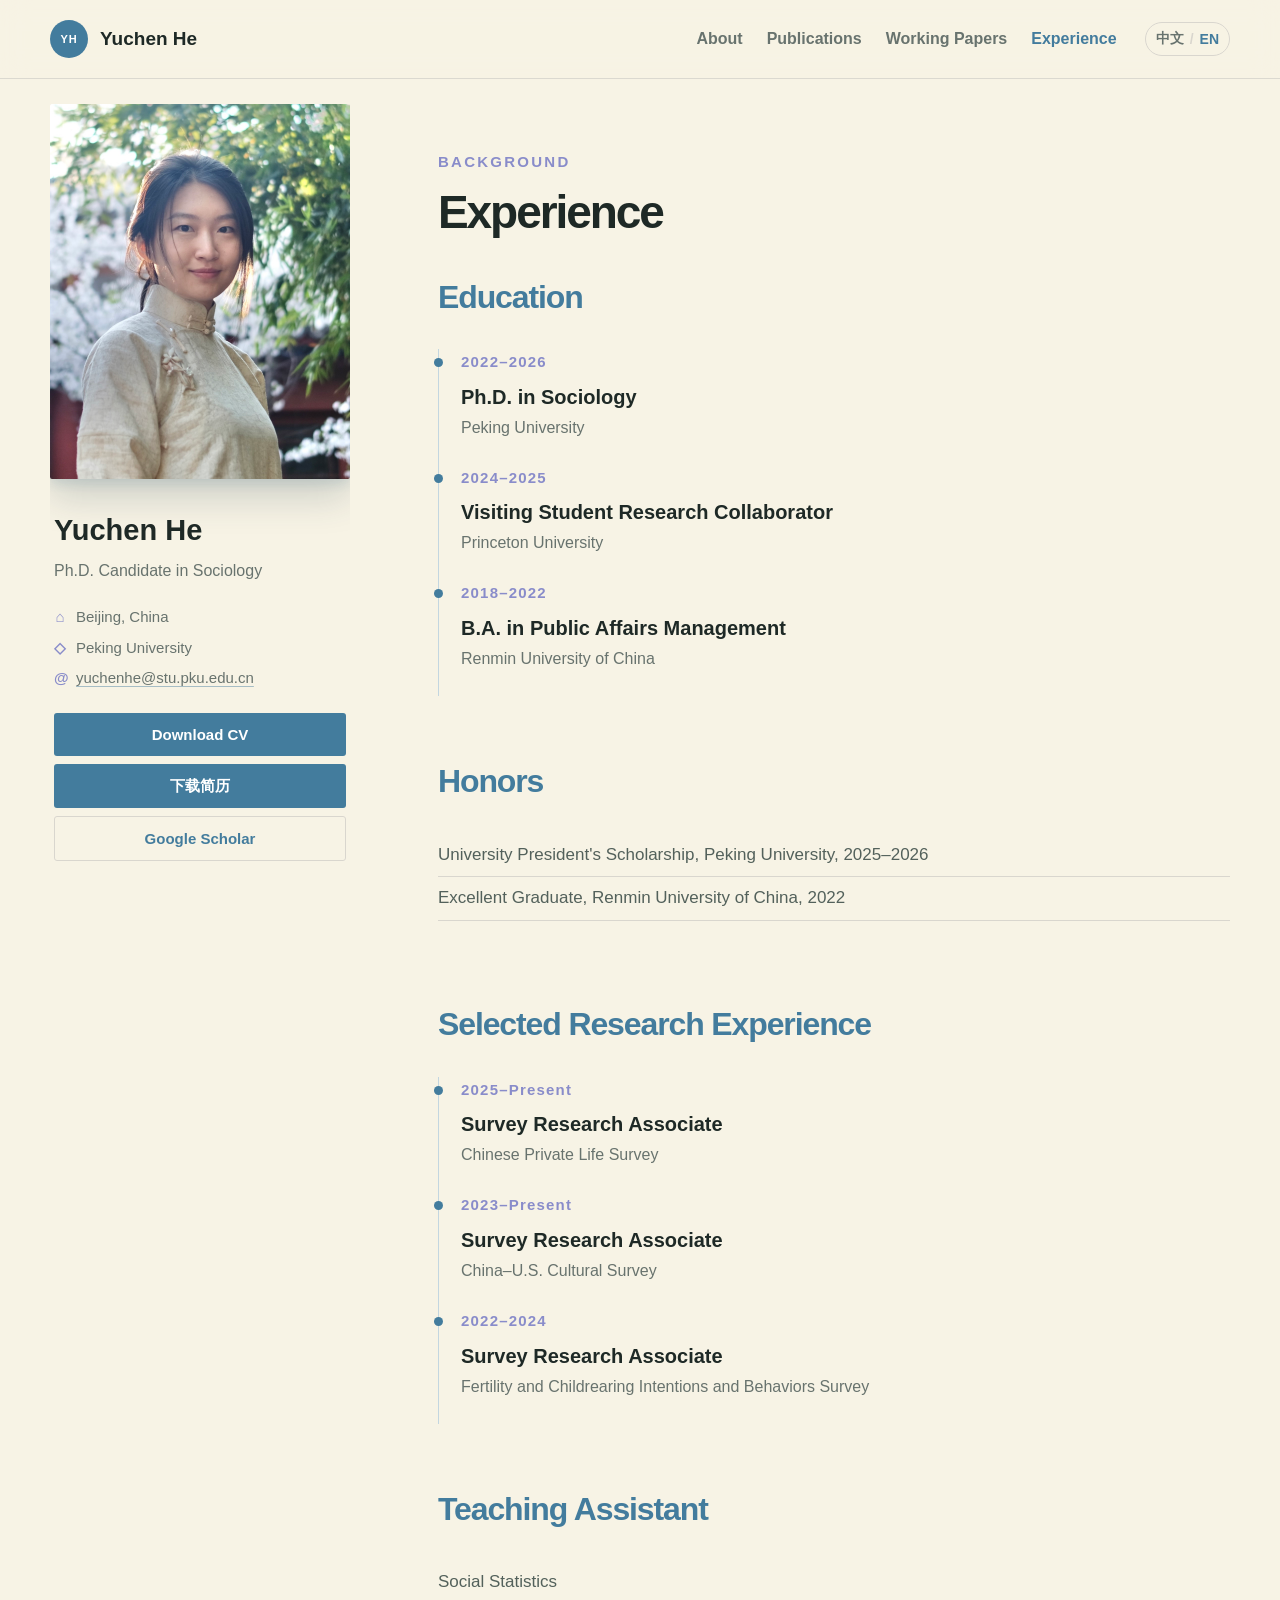
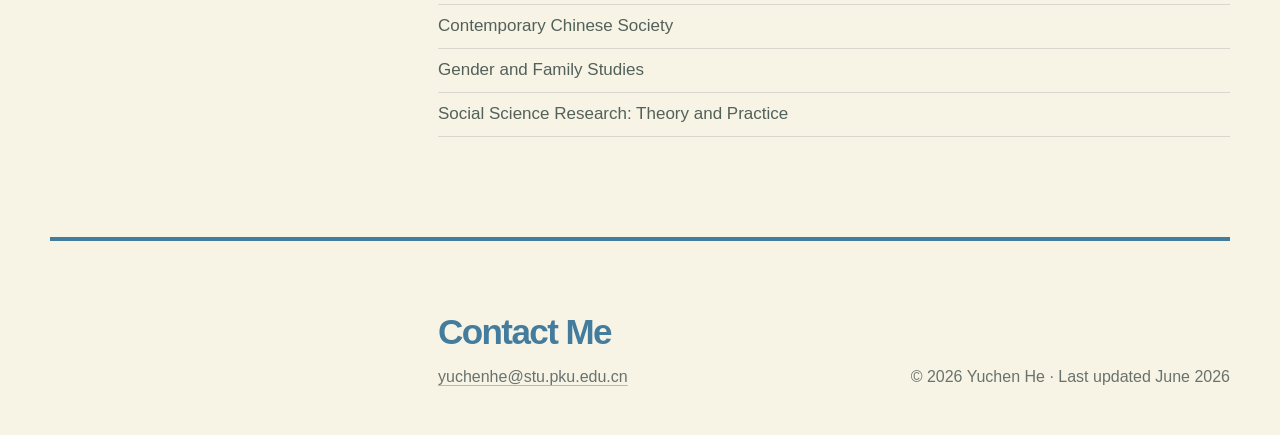
==== experience.html @ d3c51ea2 "Update survey research role" ====
<!doctype html>
<html lang="en">
  <head>
    <meta charset="UTF-8" /><meta name="viewport" content="width=device-width, initial-scale=1.0" />
    <title>Experience | Yuchen He</title>
    <link rel="icon" href="assets/favicon.svg" type="image/svg+xml" /><link rel="preconnect" href="https://fonts.googleapis.com" /><link rel="preconnect" href="https://fonts.gstatic.com" crossorigin />
    <link href="https://fonts.googleapis.com/css2?family=DM+Sans:wght@400;500;600;700&family=Libre+Baskerville:wght@400;700&family=Noto+Serif+SC:wght@500;600;700&display=swap" rel="stylesheet" />
    <link rel="stylesheet" href="styles.css" /><script src="script.js" defer></script>
  </head>
  <body data-language="en" data-page="experience">
    <header class="site-header"></header>
    <main class="page-shell">
      <aside class="profile-card"></aside>
      <article class="page-content">
        <section class="page-section">
          <p class="section-kicker"><span class="lang lang-en">Background</span><span class="lang lang-zh">学术经历</span></p>
          <h1><span class="lang lang-en">Experience</span><span class="lang lang-zh">学术经历</span></h1>
          <div class="experience-stack">
            <section><h2><span class="lang lang-en">Education</span><span class="lang lang-zh">教育经历</span></h2><div class="timeline">
              <article><p class="timeline-date">2022–2026</p><h3><span class="lang lang-en">Ph.D. in Sociology</span><span class="lang lang-zh">社会学博士</span></h3><p><span class="lang lang-en">Peking University</span><span class="lang lang-zh">北京大学</span></p></article>
              <article><p class="timeline-date">2024–2025</p><h3><span class="lang lang-en">Visiting Student Research Collaborator</span><span class="lang lang-zh">访问学生研究合作者</span></h3><p><span class="lang lang-en">Princeton University</span><span class="lang lang-zh">普林斯顿大学</span></p></article>
              <article><p class="timeline-date">2018–2022</p><h3><span class="lang lang-en">B.A. in Public Affairs Management</span><span class="lang lang-zh">公共事业管理学士（人口学方向）</span></h3><p><span class="lang lang-en">Renmin University of China</span><span class="lang lang-zh">中国人民大学</span></p></article>
            </div></section>
            <section><h2><span class="lang lang-en">Honors</span><span class="lang lang-zh">荣誉</span></h2><ul class="simple-list">
              <li><span class="lang lang-en">University President's Scholarship, Peking University, 2025–2026</span><span class="lang lang-zh">北京大学校长奖学金，2025–2026</span></li>
              <li><span class="lang lang-en">Excellent Graduate, Renmin University of China, 2022</span><span class="lang lang-zh">中国人民大学优秀毕业生，2022</span></li>
            </ul></section>
            <section><h2><span class="lang lang-en">Selected Research Experience</span><span class="lang lang-zh">部分科研经历</span></h2><div class="timeline">
              <article><p class="timeline-date">2025–<span class="lang lang-en">Present</span><span class="lang lang-zh">今</span></p><h3><span class="lang lang-en">Survey Research Associate</span><span class="lang lang-zh">调查研究助理</span></h3><p><span class="lang lang-en">Chinese Private Life Survey</span><span class="lang lang-zh">中国人私生活质量调查</span></p></article>
              <article><p class="timeline-date">2023–<span class="lang lang-en">Present</span><span class="lang lang-zh">今</span></p><h3><span class="lang lang-en">Survey Research Associate</span><span class="lang lang-zh">调查研究助理</span></h3><p><span class="lang lang-en">China–U.S. Cultural Survey</span><span class="lang lang-zh">中美文化调查</span></p></article>
              <article><p class="timeline-date">2022–2024</p><h3><span class="lang lang-en">Survey Research Associate</span><span class="lang lang-zh">调查研究助理</span></h3><p><span class="lang lang-en">Fertility and Childrearing Intentions and Behaviors Survey</span><span class="lang lang-zh">中国生育意愿与行为调查</span></p></article>
            </div></section>
            <section><h2><span class="lang lang-en">Teaching Assistant</span><span class="lang lang-zh">助教经历</span></h2><ul class="simple-list">
              <li><span class="lang lang-en">Social Statistics</span><span class="lang lang-zh">社会统计学</span></li><li><span class="lang lang-en">Contemporary Chinese Society</span><span class="lang lang-zh">当代中国社会</span></li><li><span class="lang lang-en">Gender and Family Studies</span><span class="lang lang-zh">性别与家庭研究</span></li><li><span class="lang lang-en">Social Science Research: Theory and Practice</span><span class="lang lang-zh">社会科学研究：理论与实践</span></li>
            </ul></section>
          </div>
        </section>
      </article>
    </main>
    <footer></footer>
  </body>
</html>
---- styles.css ----
:root {
  --ink: #1e2926;
  --muted: #68736e;
  --paper: #f7f3e5;
  --cream: #f0ece3;
  --line: #d9d6ce;
  --forest: #437c9d;
  --forest-light: #e2edf3;
  --gold: #898cca;
  --sans: "Helvetica Neue", Helvetica, Arial, sans-serif;
  --serif: Garamond, "EB Garamond", "Adobe Garamond Pro", Georgia, serif;
}

* {
  box-sizing: border-box;
}

html {
  scroll-behavior: smooth;
}

body {
  margin: 0;
  color: var(--ink);
  background: var(--paper);
  font-family: var(--sans);
  font-size: 18px;
  line-height: 1.7;
}

.lang-zh {
  font-family: SimHei, "黑体", "Microsoft YaHei", sans-serif;
}

.lead-copy .lang-zh,
.highlight-card > .lang-zh {
  font-family: SimSun, "宋体", serif;
}

a {
  color: inherit;
  text-decoration-color: rgba(67, 124, 157, 0.45);
  text-underline-offset: 0.2em;
}

a:hover {
  color: var(--forest);
  text-decoration-color: var(--forest);
}

.lang-zh,
body[data-language="zh"] .lang-en {
  display: none;
}

body[data-language="zh"] .lang-zh {
  display: revert;
}

.site-header {
  position: sticky;
  top: 0;
  z-index: 10;
  border-bottom: 1px solid rgba(217, 214, 206, 0.9);
  background: rgba(247, 243, 229, 0.93);
  backdrop-filter: blur(14px);
}

.nav-shell,
.page-shell,
.intro-shell,
.content-section,
footer {
  width: min(1180px, calc(100% - 48px));
  margin-inline: auto;
}

.nav-shell {
  display: flex;
  min-height: 78px;
  align-items: center;
  justify-content: space-between;
  gap: 32px;
}

.site-mark,
.nav-right,
.nav-links,
.language-toggle {
  display: flex;
  align-items: center;
}

.site-mark {
  gap: 12px;
  color: var(--ink);
  text-decoration: none;
}

.mark-monogram {
  display: grid;
  width: 38px;
  height: 38px;
  place-items: center;
  border-radius: 50%;
  background: var(--forest);
  color: #fff;
  font-size: 11px;
  font-weight: 700;
  letter-spacing: 0.08em;
}

.mark-name {
  font-family: var(--sans);
  font-size: 19px;
  font-weight: 700;
}

.nav-right {
  gap: 28px;
}

.nav-links {
  gap: 24px;
}

.nav-links a {
  color: var(--muted);
  font-size: 16px;
  font-weight: 600;
  text-decoration: none;
}

.nav-links a:hover,
.nav-links a.active {
  color: var(--forest);
}

.language-toggle {
  gap: 6px;
  padding: 7px 10px;
  border: 1px solid var(--line);
  border-radius: 20px;
  background: transparent;
  color: var(--muted);
  cursor: pointer;
  font-family: var(--sans);
  font-size: 14px;
  font-weight: 700;
}

.language-toggle:hover {
  border-color: var(--forest);
}

body[data-language="en"] [data-toggle-lang="en"],
body[data-language="zh"] [data-toggle-lang="zh"] {
  color: var(--forest);
}

.toggle-divider {
  color: var(--line);
}

.intro-shell {
  display: block;
  padding-left: 388px;
  padding-block: 72px 86px;
}

.page-shell {
  min-height: calc(100vh - 78px);
  padding: 70px 0 82px 388px;
}

.page-content {
  width: 100%;
}

.page-section + .page-section {
  margin-top: 82px;
  padding-top: 72px;
  border-top: 1px solid var(--line);
}

.profile-card {
  position: fixed;
  top: 104px;
  left: max(24px, calc((100vw - 1180px) / 2));
  width: 300px;
  max-height: calc(100vh - 128px);
  overflow-y: auto;
  padding-bottom: 4px;
}

.profile-photo {
  display: block;
  width: 100%;
  aspect-ratio: 4 / 5;
  height: auto;
  border-radius: 2px;
  object-fit: cover;
  object-position: 50% 46%;
  box-shadow: 0 18px 38px rgba(42, 66, 79, 0.2), 0 5px 12px rgba(67, 124, 157, 0.16);
}

.profile-details {
  padding: 24px 4px 0;
}

.eyebrow,
.section-kicker,
.status {
  margin: 0;
  color: var(--gold);
  font-size: 15px;
  font-weight: 700;
  letter-spacing: 0.15em;
  text-transform: uppercase;
}

h1,
h2,
h3,
h4,
p {
  margin-top: 0;
}

h1 {
  margin: 10px 0 30px;
  font-family: var(--sans);
  font-size: 46px;
  letter-spacing: -0.045em;
  line-height: 1.2;
}

.about-section h1 {
  color: var(--forest);
}

.profile-details h2 {
  margin: 3px 0 2px;
  font-family: var(--sans);
  font-size: 29px;
}

.profile-role {
  color: var(--muted);
  font-size: 16px;
}

.profile-meta,
.simple-list {
  padding: 0;
  list-style: none;
}

.profile-meta {
  margin: 20px 0;
}

.profile-meta li {
  display: flex;
  align-items: baseline;
  gap: 10px;
  margin: 5px 0;
  color: var(--muted);
  font-size: 15px;
}

.profile-meta a {
  overflow-wrap: anywhere;
}

.meta-icon {
  width: 12px;
  color: var(--gold);
  font-weight: 700;
  text-align: center;
}

.profile-actions {
  display: grid;
  gap: 8px;
  margin-top: 22px;
}

.button {
  display: block;
  padding: 9px 14px;
  border-radius: 3px;
  font-size: 15px;
  font-weight: 700;
  text-align: center;
  text-decoration: none;
}

.button-primary {
  background: var(--forest);
  color: #fff;
}

.button-primary:hover {
  background: #315f7a;
  color: #fff;
}

.button-secondary {
  border: 1px solid var(--line);
  color: var(--forest);
}

.button-secondary:hover {
  border-color: var(--forest);
}

.intro-copy {
  padding-top: 18px;
}

.hero-body {
  max-width: 730px;
  color: #485651;
  font-size: 17px;
}

.lead-copy {
  max-width: 760px;
  color: #485651;
  font-family: var(--serif);
  font-size: 20px;
  line-height: 1.85;
}

.research-tags {
  display: flex;
  flex-wrap: wrap;
  gap: 8px;
  max-width: 780px;
  margin-top: 30px;
}

.research-tags > span {
  padding: 5px 11px;
  border: 1px solid #cbdce7;
  border-radius: 18px;
  background: rgba(226, 237, 243, 0.7);
  color: var(--forest);
  font-size: 15px;
  font-weight: 600;
}

.content-section {
  padding-block: 84px;
  padding-left: 388px;
  border-top: 1px solid var(--line);
  scroll-margin-top: 72px;
}

.section-heading {
  margin-bottom: 34px;
}

.section-heading h1 {
  margin-bottom: 0;
}

.section-heading h2,
.compact-grid h2,
footer h2 {
  margin: 7px 0 0;
  font-family: var(--sans);
  font-size: 35px;
  letter-spacing: -0.045em;
  line-height: 1.24;
}

.split-heading {
  display: flex;
  align-items: end;
  justify-content: space-between;
  gap: 24px;
}

.text-link,
.paper-link {
  color: var(--forest);
  font-size: 15px;
  font-weight: 700;
  text-decoration: none;
}

.highlight-grid,
.working-grid,
.compact-grid {
  display: grid;
  gap: 14px;
}

.highlight-grid {
  grid-template-columns: repeat(3, 1fr);
}

.highlight-card {
  min-height: 224px;
  padding: 24px;
  border-left: 3px solid var(--forest);
  background: rgba(255, 255, 255, 0.62);
}

.card-number {
  margin-bottom: 16px;
  color: var(--gold);
  font-family: var(--sans);
  font-size: 17px;
}

.highlight-card h3 {
  margin: 16px 0 13px;
  color: var(--forest);
  font-family: var(--sans);
  font-size: 23px;
}

.highlight-card p:last-child {
  margin-bottom: 0;
  color: #596660;
  font-family: var(--serif);
  font-size: 16px;
}

.publication-list {
  margin: 0;
  padding: 0;
  border-top: 1px solid var(--line);
  list-style: none;
}

.publication-item {
  display: grid;
  grid-template-columns: 68px minmax(0, 1fr);
  gap: 20px;
  padding: 25px 0;
  border-bottom: 1px solid var(--line);
}

.publication-year,
.timeline-date {
  margin-bottom: 0;
  color: var(--gold);
  font-size: 15px;
  font-weight: 700;
  letter-spacing: 0.08em;
}

.publication-item h3 {
  margin-bottom: 7px;
  font-family: var(--sans);
  font-size: 21px;
  line-height: 1.55;
}

.publication-item h3 a {
  text-decoration-thickness: 1px;
}

.publication-item p:not(.publication-year) {
  margin-bottom: 4px;
  color: var(--muted);
  font-size: 16px;
}

.muted-section {
  width: 100%;
  padding-right: max(24px, calc((100% - 1180px) / 2));
  padding-left: max(412px, calc((100% - 1180px) / 2 + 388px));
  background: var(--cream);
}

.working-grid {
  grid-template-columns: 1fr;
}

.working-grid article {
  padding: 24px;
  border-left: 3px solid var(--forest);
  background: rgba(255, 255, 255, 0.62);
}

.working-grid h3 {
  margin: 16px 0 13px;
  font-family: var(--sans);
  font-size: 22px;
  line-height: 1.55;
}

.working-grid p:last-child {
  margin-bottom: 0;
  color: var(--muted);
  font-size: 16px;
}

.timeline-grid {
  display: grid;
  grid-template-columns: repeat(2, 1fr);
  gap: 70px;
}

.education-grid {
  grid-template-columns: minmax(0, 620px);
}

.subsection-title {
  margin-bottom: 20px;
  color: var(--forest);
  font-family: var(--sans);
  font-size: 21px;
}

.timeline {
  border-left: 1px solid #c3d6e0;
}

.timeline article {
  position: relative;
  padding: 0 0 24px 22px;
}

.timeline article::before {
  position: absolute;
  top: 9px;
  left: -5px;
  width: 9px;
  height: 9px;
  border-radius: 50%;
  background: var(--forest);
  content: "";
}

.timeline h3,
.timeline h4 {
  margin: 5px 0 0;
  font-family: var(--sans);
  font-size: 20px;
}

.timeline p:last-child {
  margin-bottom: 0;
  color: var(--muted);
  font-size: 16px;
}

.compact-section {
  padding-block: 68px;
}

.compact-grid {
  display: grid;
  gap: 54px;
}

.compact-grid h2 {
  font-size: 27px;
}

.simple-list {
  margin-top: 22px;
}

.simple-list li {
  padding: 7px 0;
  border-bottom: 1px solid var(--line);
  color: #53615b;
  font-size: 17px;
}

.experience-stack {
  display: grid;
  gap: 58px;
}

.experience-stack h2,
.research-highlight h2 {
  margin: 0 0 25px;
  color: var(--forest);
  font-family: var(--sans);
  font-size: 32px;
  letter-spacing: -0.035em;
}

.compact-timeline {
  margin-top: 22px;
}

footer {
  display: flex;
  align-items: end;
  justify-content: space-between;
  gap: 40px;
  padding-left: 388px;
  padding-block: 62px 45px;
  border-top: 4px solid var(--forest);
}

footer h2 {
  color: var(--forest);
}

footer p {
  margin: 10px 0 0;
  color: var(--muted);
  font-size: 16px;
}

.copyright {
  text-align: right;
}

@media (max-width: 900px) {
  .nav-shell {
    gap: 18px;
  }

  .nav-right,
  .nav-links {
    gap: 14px;
  }

  .nav-links a {
    font-size: 14px;
  }

  .intro-shell,
  .page-shell {
    padding-left: 276px;
    padding-block: 52px 68px;
  }

  .profile-card {
    width: 230px;
  }

  .profile-photo {
    height: auto;
  }

  .highlight-grid,
  .working-grid {
    grid-template-columns: 1fr;
  }

  .highlight-card {
    min-height: unset;
  }

  .card-number {
    margin-bottom: 12px;
  }

  .content-section {
    padding-left: 276px;
  }

  .muted-section {
    padding-right: 24px;
    padding-left: 300px;
  }

  footer {
    padding-left: 276px;
  }
}

@media (max-width: 680px) {
  .nav-shell,
  .page-shell,
  .intro-shell,
  .content-section,
  footer {
    width: min(100% - 28px, 620px);
  }

  .nav-shell {
    flex-wrap: wrap;
    min-height: 64px;
    padding-block: 10px;
  }

  .nav-right {
    width: 100%;
    justify-content: space-between;
    gap: 10px;
    order: 2;
  }

  .nav-links {
    flex-wrap: wrap;
    gap: 5px 13px;
  }

  .nav-links a {
    font-size: 13px;
  }

  .language-toggle {
    flex: 0 0 auto;
    font-size: 12px;
  }

  .intro-shell,
  .page-shell {
    display: block;
    padding-left: 0;
    padding-block: 24px 50px;
  }

  .profile-card {
    position: static;
    display: block;
    width: 100%;
    max-height: none;
    overflow-y: visible;
    padding-bottom: 0;
  }

  .profile-photo {
    width: min(100%, 260px);
    height: auto;
    object-position: 50% 45%;
  }

  .profile-details {
    padding: 20px 0 0;
  }

  h1 {
    font-size: 34px;
  }

  .profile-role {
    margin-bottom: 8px;
    line-height: 1.4;
  }

  .profile-meta {
    margin: 12px 0;
  }

  .profile-meta li {
    margin: 3px 0;
    font-size: 14px;
  }

  .profile-actions {
    grid-template-columns: repeat(2, minmax(0, 1fr));
    margin-top: 15px;
  }

  .intro-copy {
    padding-top: 46px;
  }

  .hero-body {
    font-size: 15px;
  }

  .lead-copy {
    font-size: 17px;
  }

  .content-section {
    padding-left: 0;
    padding-block: 56px;
  }

  .muted-section {
    width: 100%;
    padding-inline: 14px;
  }

  .section-heading h2,
  footer h2 {
    font-size: 27px;
  }

  .split-heading {
    display: block;
  }

  .split-heading .text-link {
    display: inline-block;
    margin-top: 10px;
  }

  .publication-item {
    grid-template-columns: 1fr;
    gap: 2px;
  }

  .publication-item h3 {
    font-size: 18px;
  }

  .timeline-grid,
  .compact-grid {
    grid-template-columns: 1fr;
    gap: 36px;
  }

  footer {
    display: block;
    padding-left: 0;
    padding-block: 44px 30px;
  }

  .copyright {
    margin-top: 30px;
    text-align: left;
  }
}
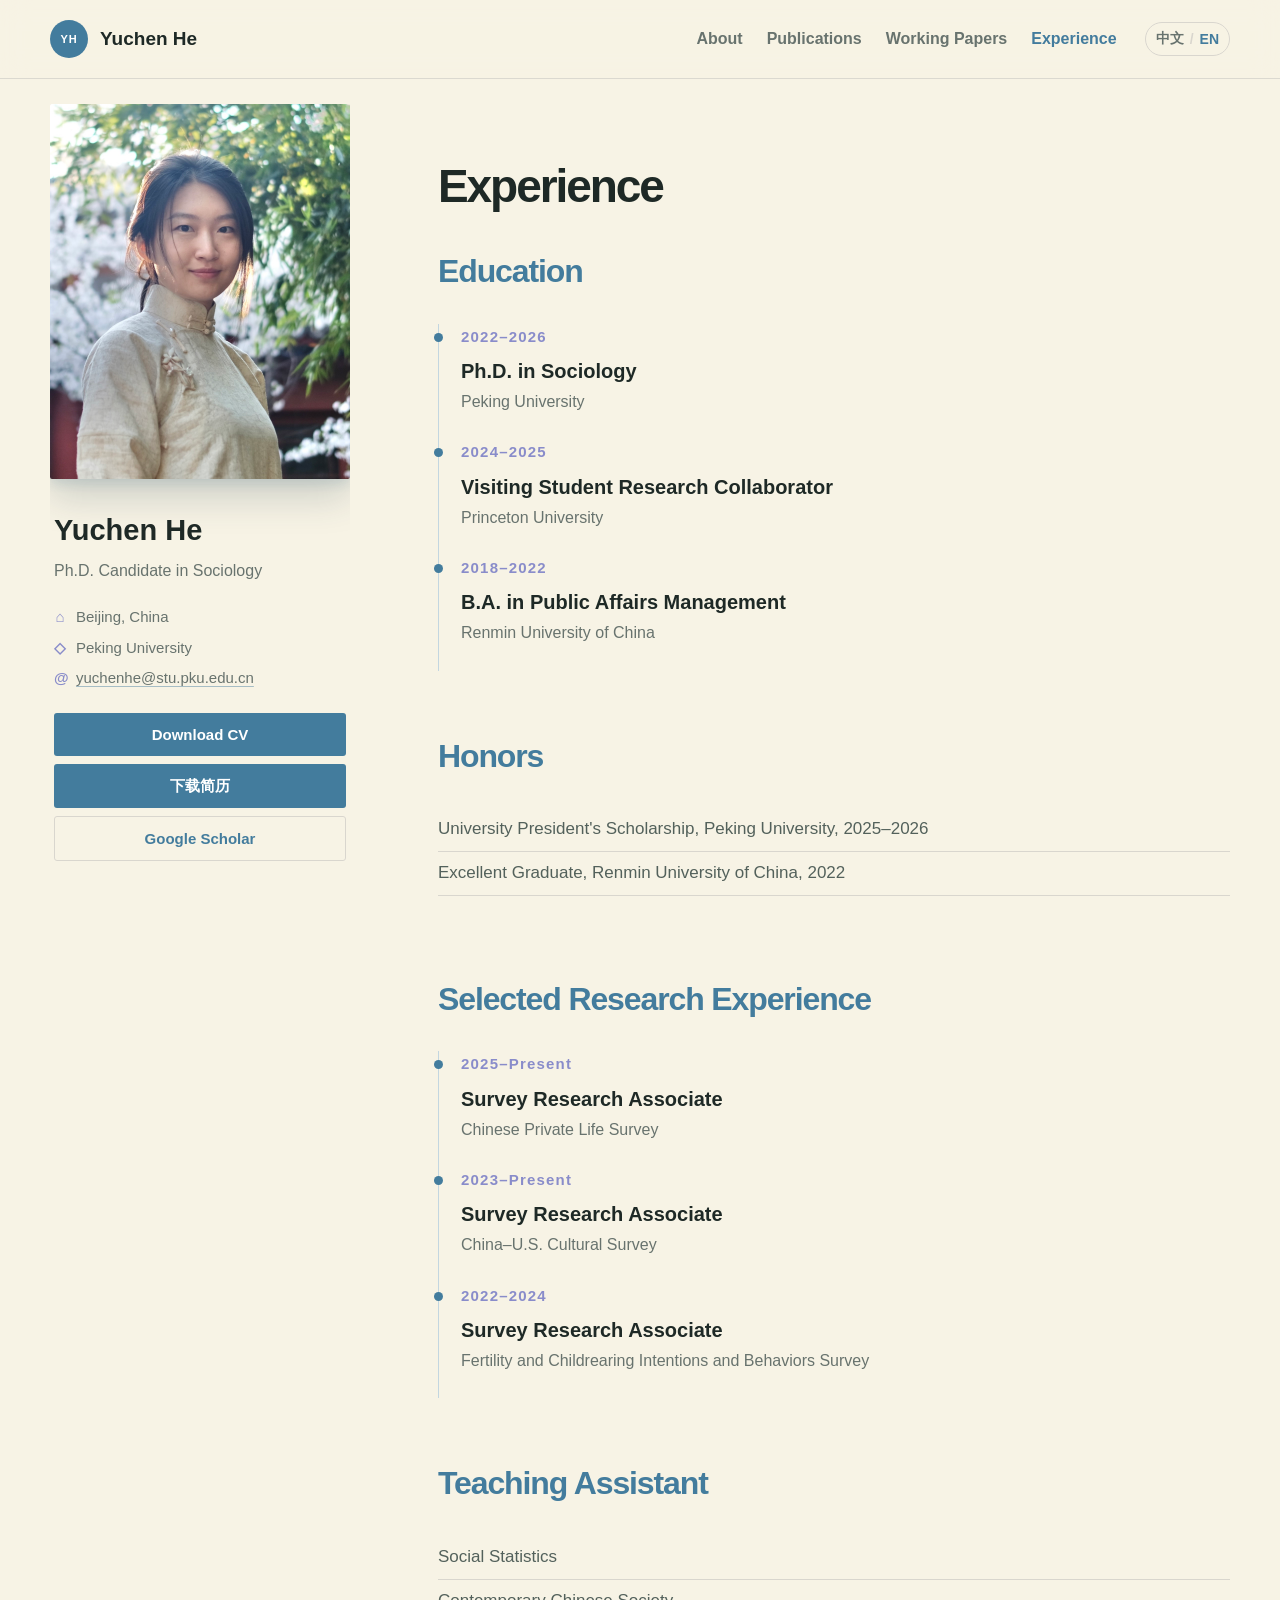
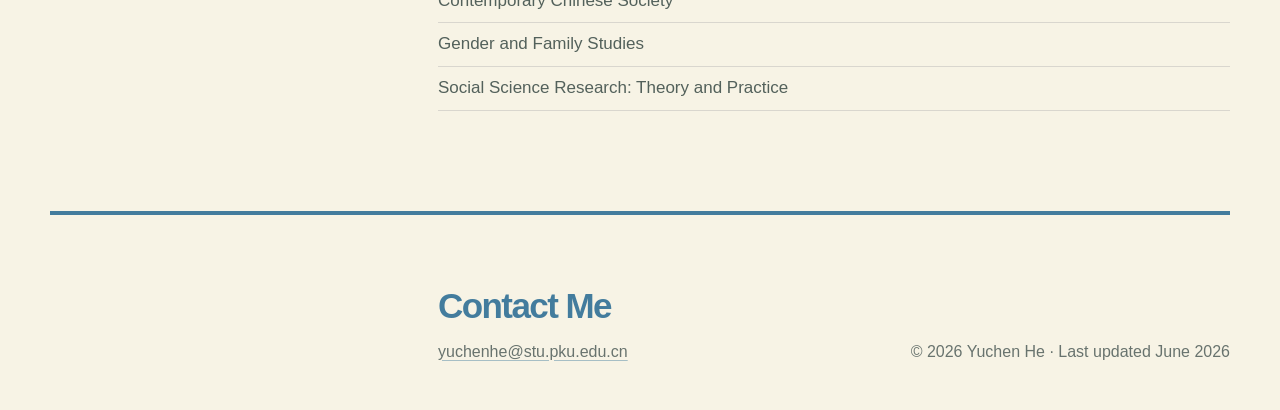
==== commit 21c1d872: "Remove duplicate experience heading" ====
--- a/experience.html
+++ b/experience.html
@@ -13,7 +13,6 @@
       <aside class="profile-card"></aside>
       <article class="page-content">
         <section class="page-section">
-          <p class="section-kicker"><span class="lang lang-en">Background</span><span class="lang lang-zh">学术经历</span></p>
           <h1><span class="lang lang-en">Experience</span><span class="lang lang-zh">学术经历</span></h1>
           <div class="experience-stack">
             <section><h2><span class="lang lang-en">Education</span><span class="lang lang-zh">教育经历</span></h2><div class="timeline">
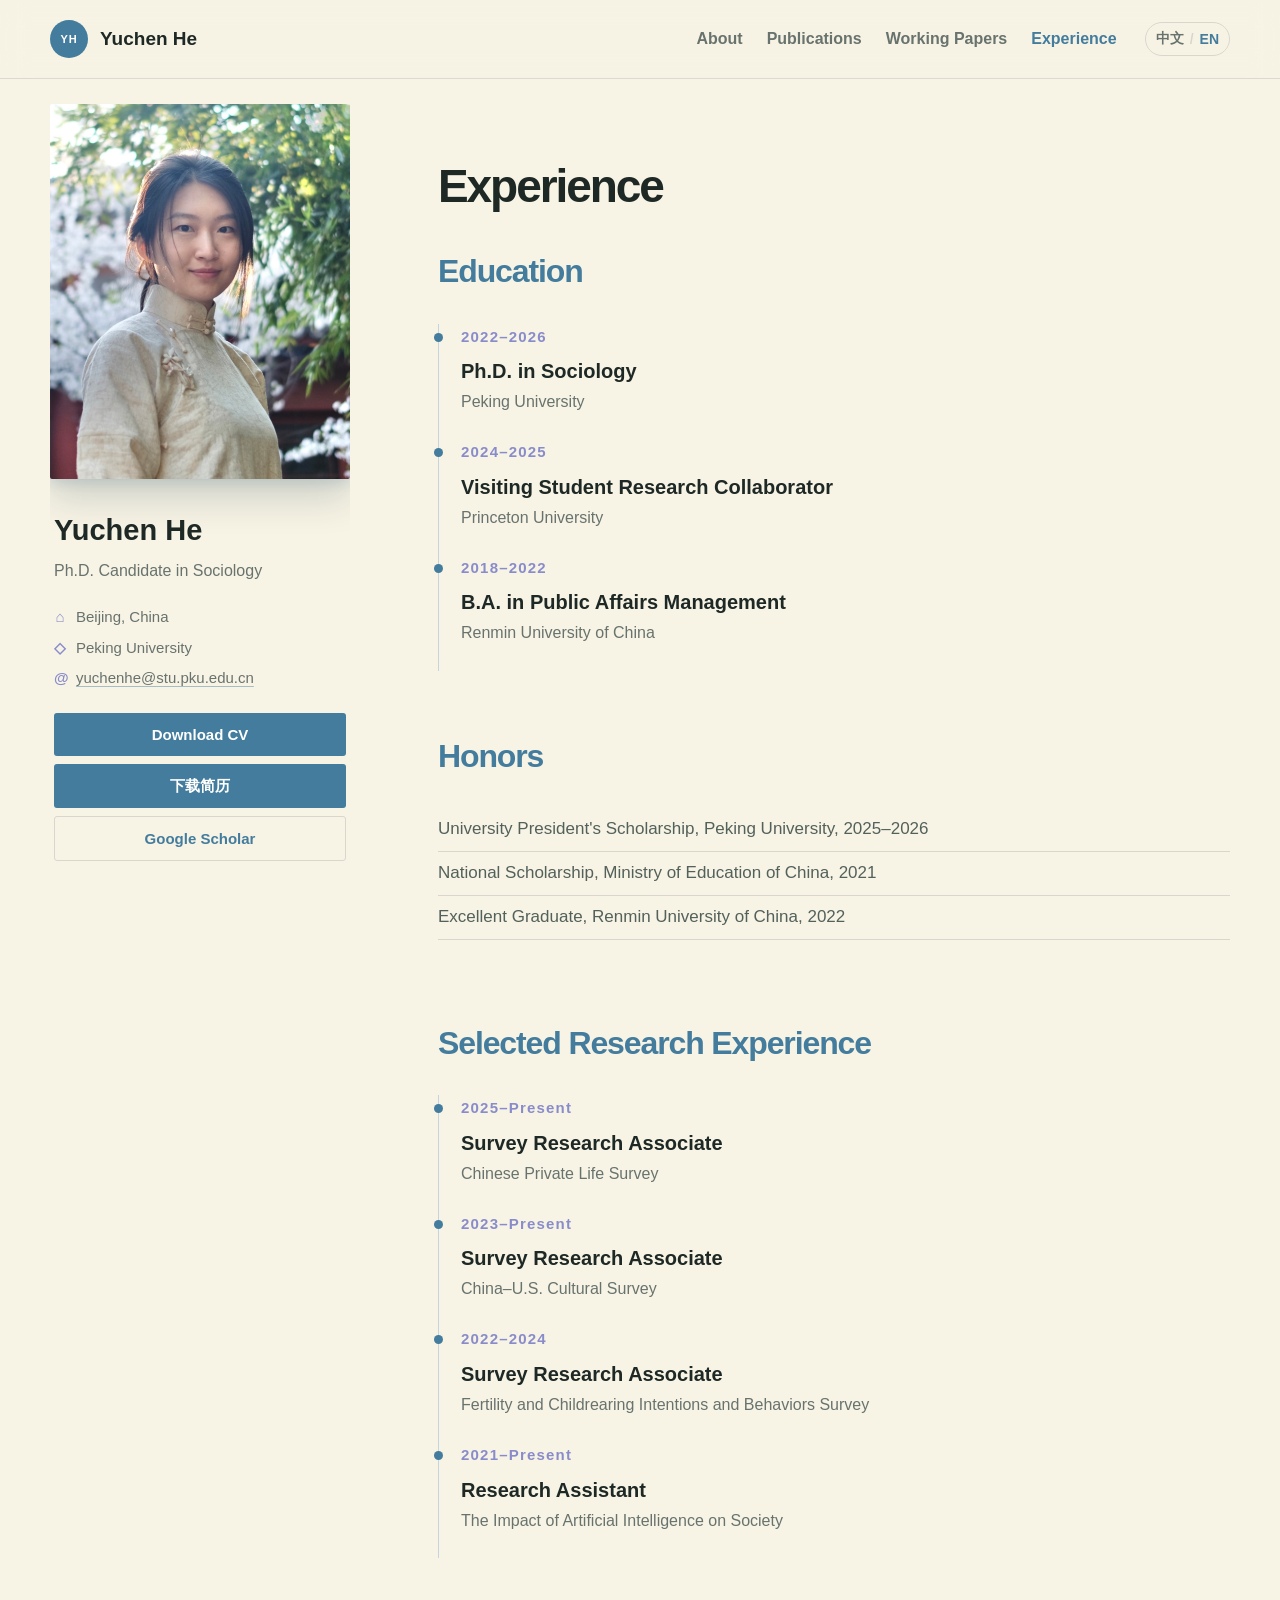
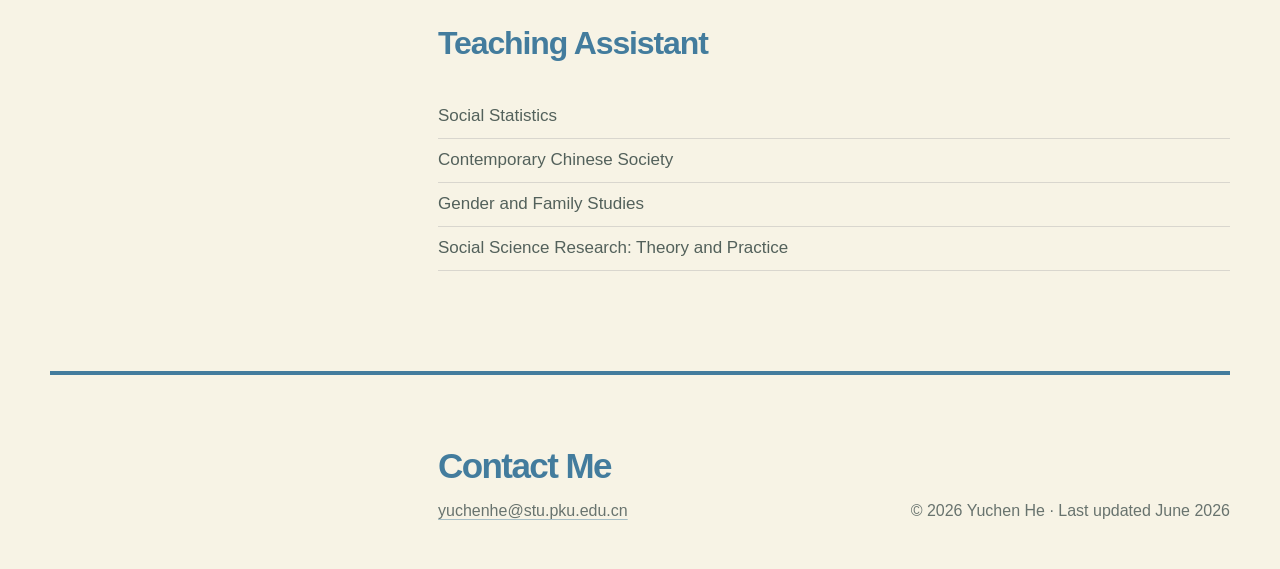
==== commit 671686bc: "Update Chinese bio and academic experience" ====
--- a/experience.html
+++ b/experience.html
@@ -17,17 +17,19 @@
           <div class="experience-stack">
             <section><h2><span class="lang lang-en">Education</span><span class="lang lang-zh">教育经历</span></h2><div class="timeline">
               <article><p class="timeline-date">2022–2026</p><h3><span class="lang lang-en">Ph.D. in Sociology</span><span class="lang lang-zh">社会学博士</span></h3><p><span class="lang lang-en">Peking University</span><span class="lang lang-zh">北京大学</span></p></article>
-              <article><p class="timeline-date">2024–2025</p><h3><span class="lang lang-en">Visiting Student Research Collaborator</span><span class="lang lang-zh">访问学生研究合作者</span></h3><p><span class="lang lang-en">Princeton University</span><span class="lang lang-zh">普林斯顿大学</span></p></article>
+              <article><p class="timeline-date">2024–2025</p><h3><span class="lang lang-en">Visiting Student Research Collaborator</span><span class="lang lang-zh">访问研究合作者</span></h3><p><span class="lang lang-en">Princeton University</span><span class="lang lang-zh">普林斯顿大学</span></p></article>
               <article><p class="timeline-date">2018–2022</p><h3><span class="lang lang-en">B.A. in Public Affairs Management</span><span class="lang lang-zh">公共事业管理学士（人口学方向）</span></h3><p><span class="lang lang-en">Renmin University of China</span><span class="lang lang-zh">中国人民大学</span></p></article>
             </div></section>
             <section><h2><span class="lang lang-en">Honors</span><span class="lang lang-zh">荣誉</span></h2><ul class="simple-list">
               <li><span class="lang lang-en">University President's Scholarship, Peking University, 2025–2026</span><span class="lang lang-zh">北京大学校长奖学金，2025–2026</span></li>
+              <li><span class="lang lang-en">National Scholarship, Ministry of Education of China, 2021</span><span class="lang lang-zh">国家奖学金，2021</span></li>
               <li><span class="lang lang-en">Excellent Graduate, Renmin University of China, 2022</span><span class="lang lang-zh">中国人民大学优秀毕业生，2022</span></li>
             </ul></section>
             <section><h2><span class="lang lang-en">Selected Research Experience</span><span class="lang lang-zh">部分科研经历</span></h2><div class="timeline">
               <article><p class="timeline-date">2025–<span class="lang lang-en">Present</span><span class="lang lang-zh">今</span></p><h3><span class="lang lang-en">Survey Research Associate</span><span class="lang lang-zh">调查研究助理</span></h3><p><span class="lang lang-en">Chinese Private Life Survey</span><span class="lang lang-zh">中国人私生活质量调查</span></p></article>
               <article><p class="timeline-date">2023–<span class="lang lang-en">Present</span><span class="lang lang-zh">今</span></p><h3><span class="lang lang-en">Survey Research Associate</span><span class="lang lang-zh">调查研究助理</span></h3><p><span class="lang lang-en">China–U.S. Cultural Survey</span><span class="lang lang-zh">中美文化调查</span></p></article>
               <article><p class="timeline-date">2022–2024</p><h3><span class="lang lang-en">Survey Research Associate</span><span class="lang lang-zh">调查研究助理</span></h3><p><span class="lang lang-en">Fertility and Childrearing Intentions and Behaviors Survey</span><span class="lang lang-zh">中国生育意愿与行为调查</span></p></article>
+              <article><p class="timeline-date">2021–<span class="lang lang-en">Present</span><span class="lang lang-zh">今</span></p><h3><span class="lang lang-en">Research Assistant</span><span class="lang lang-zh">研究助理</span></h3><p><span class="lang lang-en">The Impact of Artificial Intelligence on Society</span><span class="lang lang-zh">人工智能对社会的影响</span></p></article>
             </div></section>
             <section><h2><span class="lang lang-en">Teaching Assistant</span><span class="lang lang-zh">助教经历</span></h2><ul class="simple-list">
               <li><span class="lang lang-en">Social Statistics</span><span class="lang lang-zh">社会统计学</span></li><li><span class="lang lang-en">Contemporary Chinese Society</span><span class="lang lang-zh">当代中国社会</span></li><li><span class="lang lang-en">Gender and Family Studies</span><span class="lang lang-zh">性别与家庭研究</span></li><li><span class="lang lang-en">Social Science Research: Theory and Practice</span><span class="lang lang-zh">社会科学研究：理论与实践</span></li>
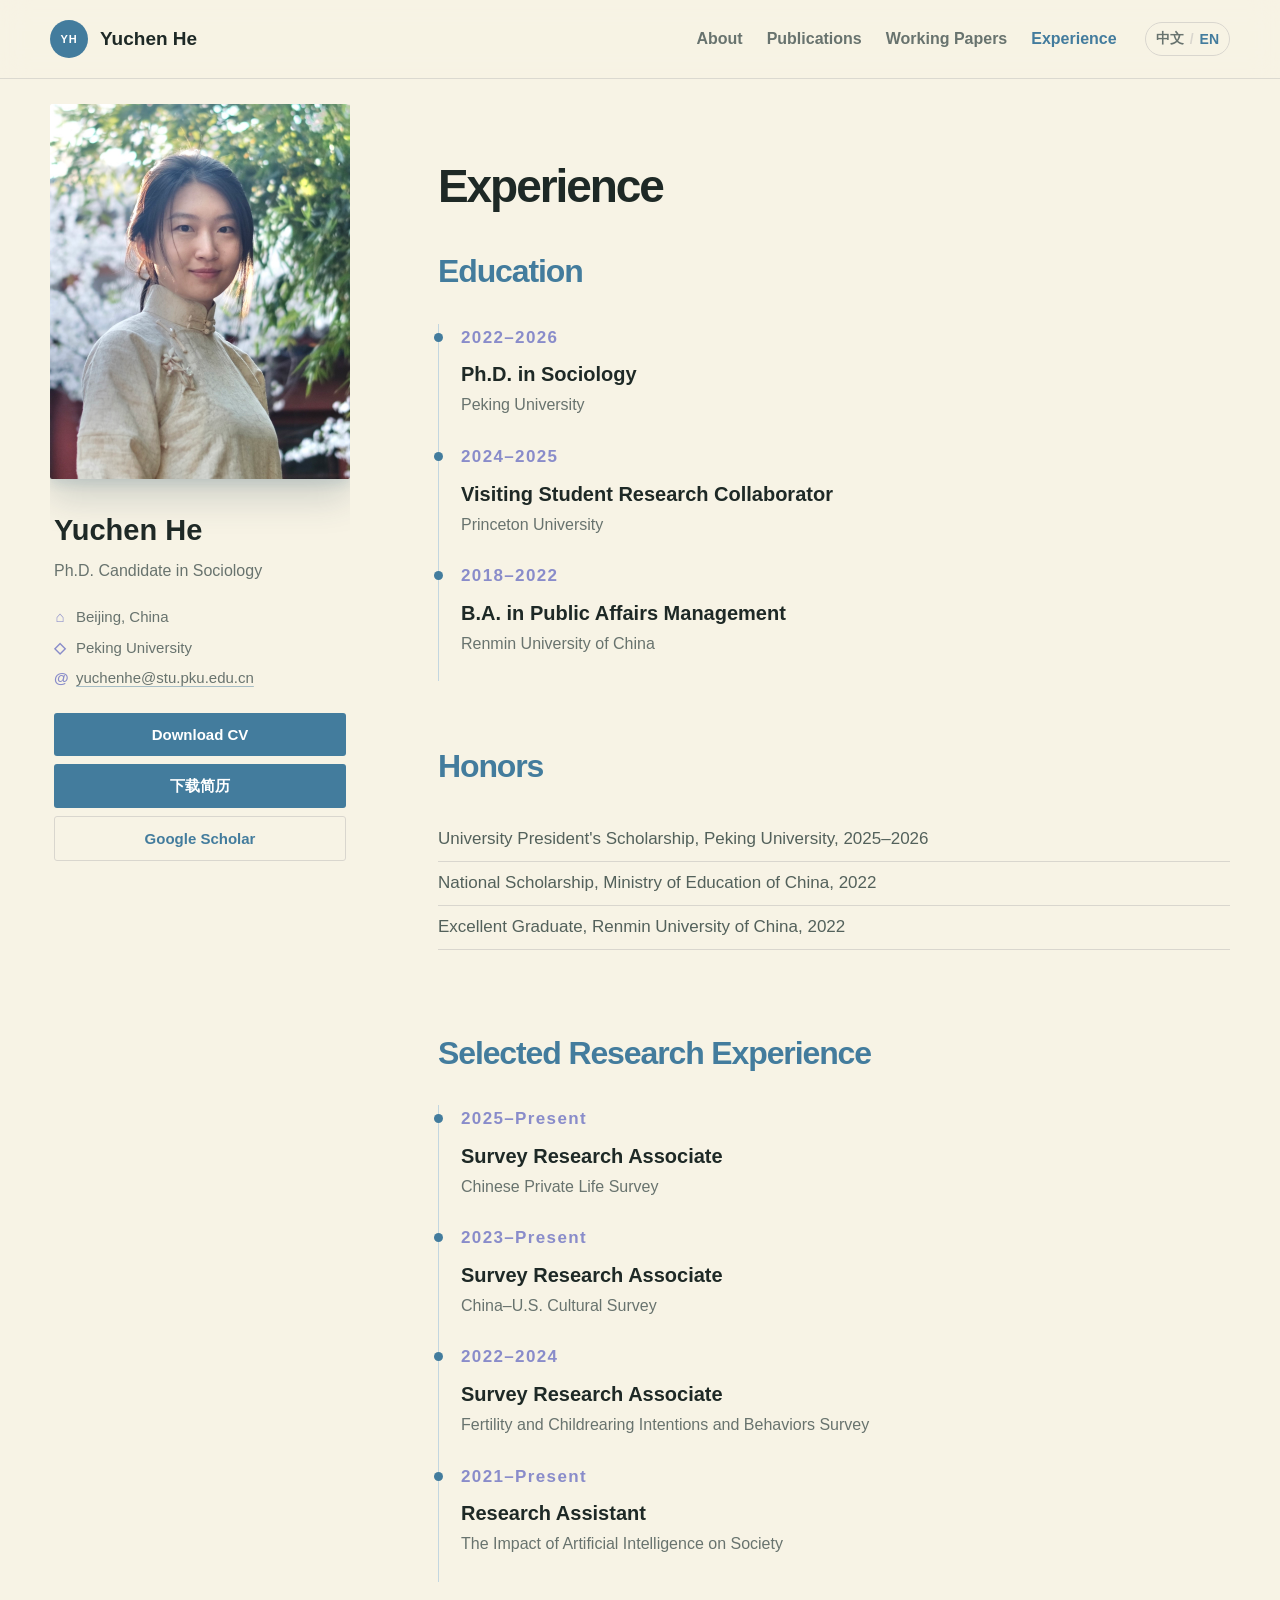
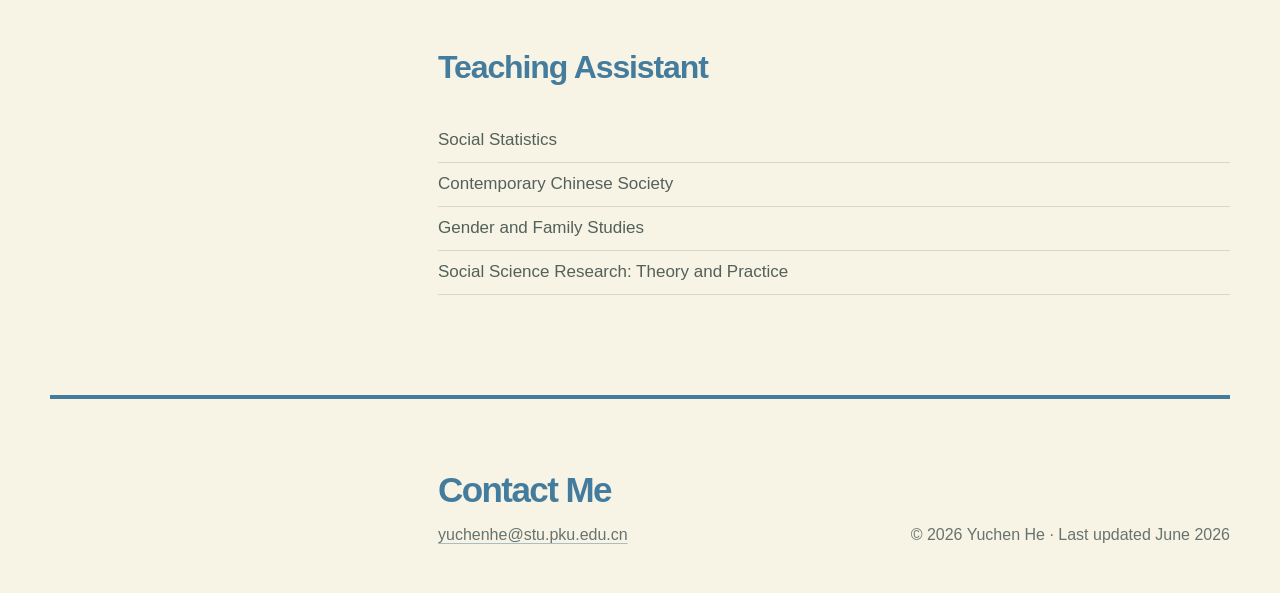
==== commit edf7e1fd: "Correct national scholarship year" ====
--- a/experience.html
+++ b/experience.html
@@ -22,7 +22,7 @@
             </div></section>
             <section><h2><span class="lang lang-en">Honors</span><span class="lang lang-zh">荣誉</span></h2><ul class="simple-list">
               <li><span class="lang lang-en">University President's Scholarship, Peking University, 2025–2026</span><span class="lang lang-zh">北京大学校长奖学金，2025–2026</span></li>
-              <li><span class="lang lang-en">National Scholarship, Ministry of Education of China, 2021</span><span class="lang lang-zh">国家奖学金，2021</span></li>
+              <li><span class="lang lang-en">National Scholarship, Ministry of Education of China, 2022</span><span class="lang lang-zh">国家奖学金，2022</span></li>
               <li><span class="lang lang-en">Excellent Graduate, Renmin University of China, 2022</span><span class="lang lang-zh">中国人民大学优秀毕业生，2022</span></li>
             </ul></section>
             <section><h2><span class="lang lang-en">Selected Research Experience</span><span class="lang lang-zh">部分科研经历</span></h2><div class="timeline">
--- a/styles.css
+++ b/styles.css
@@ -213,7 +213,7 @@
 .status {
   margin: 0;
   color: var(--gold);
-  font-size: 15px;
+  font-size: 18px;
   font-weight: 700;
   letter-spacing: 0.15em;
   text-transform: uppercase;
@@ -413,7 +413,7 @@
   margin-bottom: 16px;
   color: var(--gold);
   font-family: var(--sans);
-  font-size: 17px;
+  font-size: 19px;
 }
 
 .highlight-card h3 {
@@ -449,7 +449,7 @@
 .timeline-date {
   margin-bottom: 0;
   color: var(--gold);
-  font-size: 15px;
+  font-size: 17px;
   font-weight: 700;
   letter-spacing: 0.08em;
 }
@@ -774,6 +774,43 @@
     padding-block: 56px;
   }
 
+  .page-section + .page-section {
+    margin-top: 46px;
+    padding-top: 42px;
+  }
+
+  .research-highlight .section-heading {
+    margin-bottom: 18px;
+  }
+
+  .research-highlight h2 {
+    margin-bottom: 0;
+  }
+
+  .highlight-grid {
+    gap: 10px;
+  }
+
+  .highlight-card {
+    min-height: 0;
+    padding: 16px 18px;
+  }
+
+  .card-number {
+    margin-bottom: 6px;
+    font-size: 17px;
+  }
+
+  .highlight-card h3 {
+    margin: 4px 0 6px;
+    font-size: 20px;
+  }
+
+  .highlight-card p:last-child {
+    font-size: 16px;
+    line-height: 1.55;
+  }
+
   .muted-section {
     width: 100%;
     padding-inline: 14px;
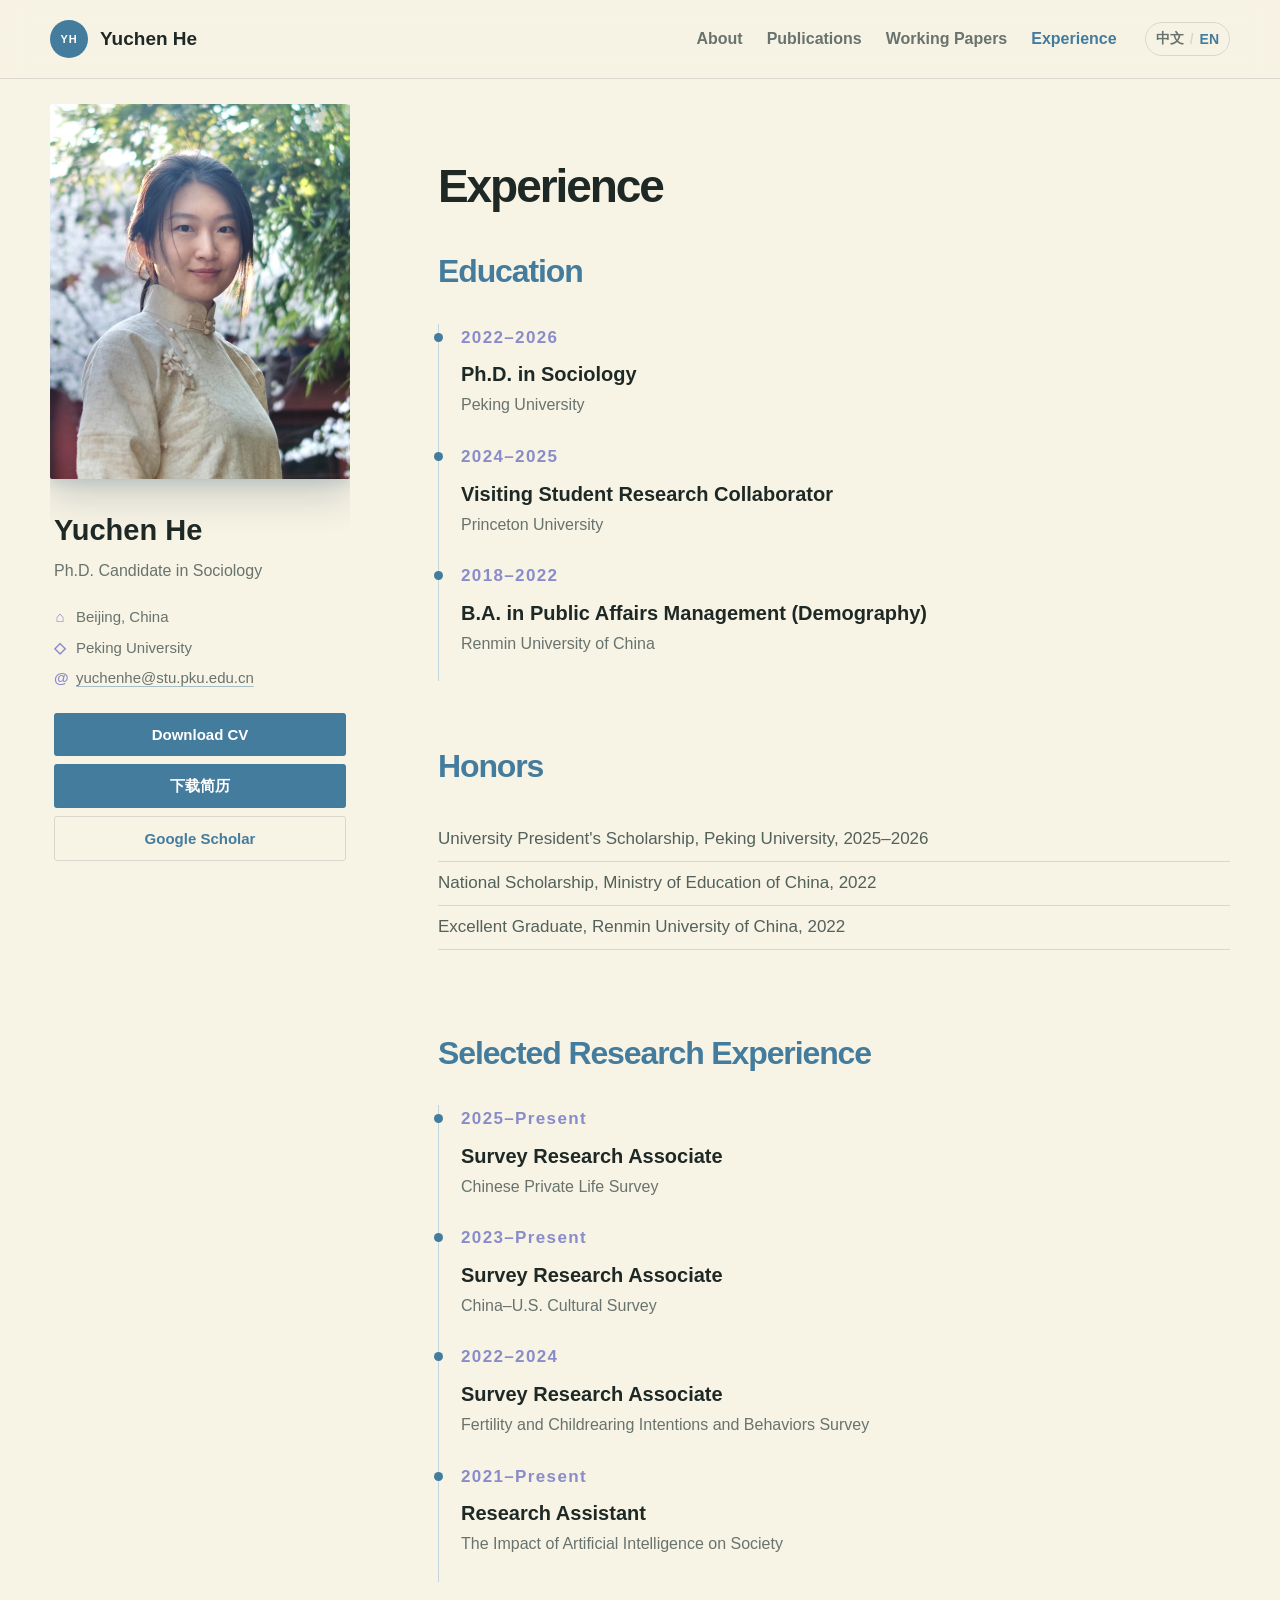
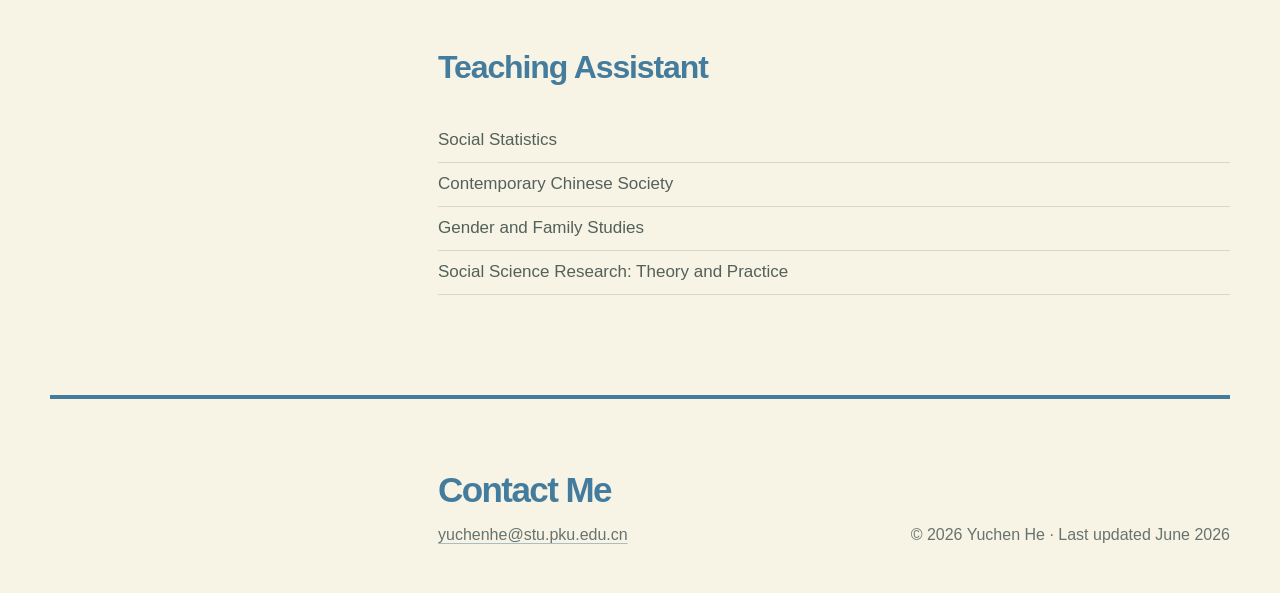
==== commit 358352bc: "Clarify undergraduate demography major" ====
--- a/experience.html
+++ b/experience.html
@@ -18,7 +18,7 @@
             <section><h2><span class="lang lang-en">Education</span><span class="lang lang-zh">教育经历</span></h2><div class="timeline">
               <article><p class="timeline-date">2022–2026</p><h3><span class="lang lang-en">Ph.D. in Sociology</span><span class="lang lang-zh">社会学博士</span></h3><p><span class="lang lang-en">Peking University</span><span class="lang lang-zh">北京大学</span></p></article>
               <article><p class="timeline-date">2024–2025</p><h3><span class="lang lang-en">Visiting Student Research Collaborator</span><span class="lang lang-zh">访问研究合作者</span></h3><p><span class="lang lang-en">Princeton University</span><span class="lang lang-zh">普林斯顿大学</span></p></article>
-              <article><p class="timeline-date">2018–2022</p><h3><span class="lang lang-en">B.A. in Public Affairs Management</span><span class="lang lang-zh">公共事业管理学士（人口学方向）</span></h3><p><span class="lang lang-en">Renmin University of China</span><span class="lang lang-zh">中国人民大学</span></p></article>
+              <article><p class="timeline-date">2018–2022</p><h3><span class="lang lang-en">B.A. in Public Affairs Management (Demography)</span><span class="lang lang-zh">公共事业管理学士（人口学方向）</span></h3><p><span class="lang lang-en">Renmin University of China</span><span class="lang lang-zh">中国人民大学</span></p></article>
             </div></section>
             <section><h2><span class="lang lang-en">Honors</span><span class="lang lang-zh">荣誉</span></h2><ul class="simple-list">
               <li><span class="lang lang-en">University President's Scholarship, Peking University, 2025–2026</span><span class="lang lang-zh">北京大学校长奖学金，2025–2026</span></li>
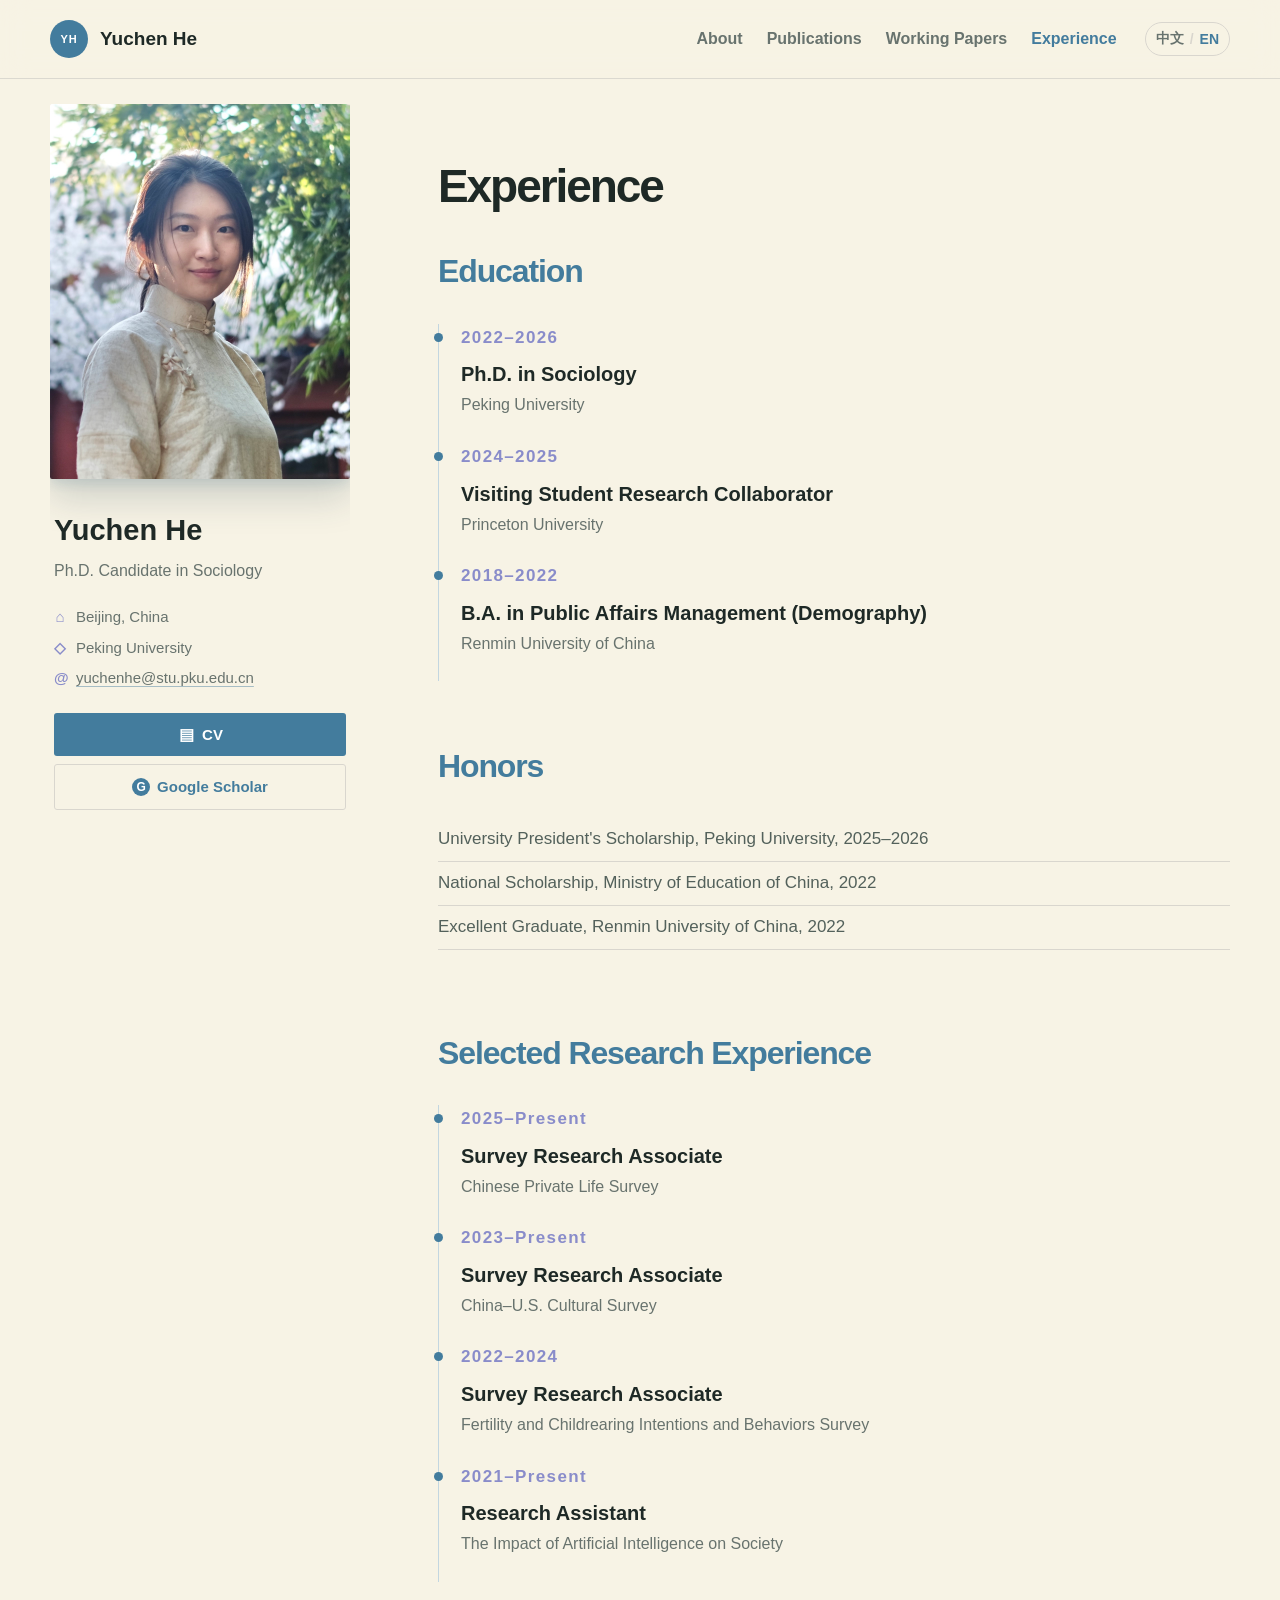
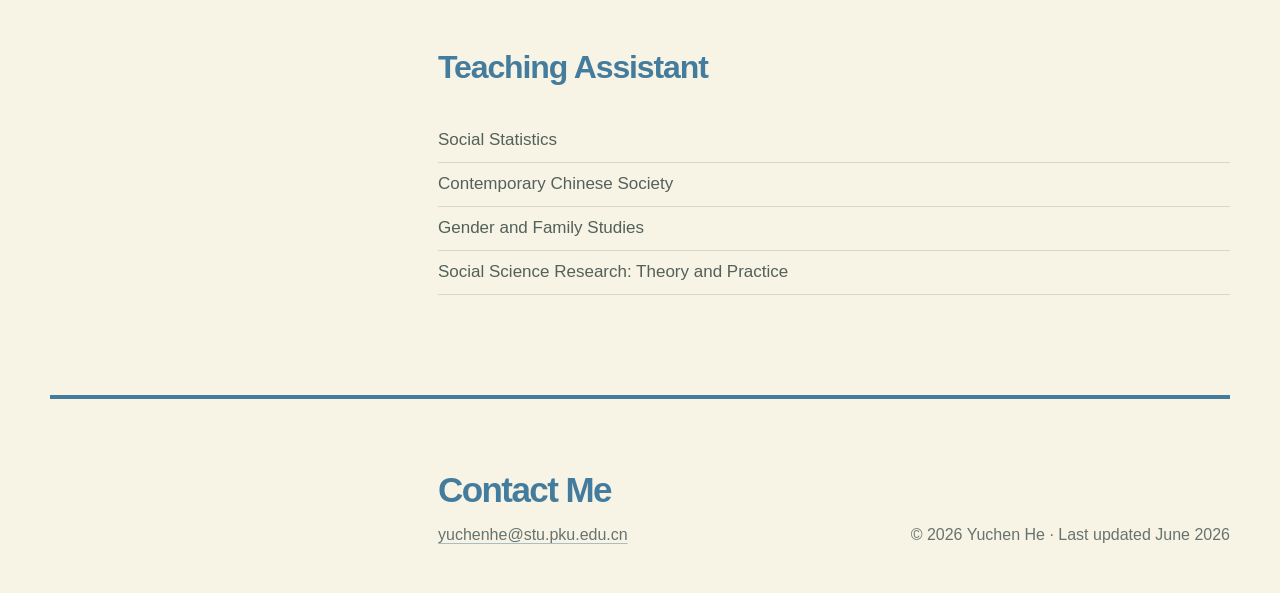
==== commit fbc675ec: "Bust cached website assets" ====
--- a/experience.html
+++ b/experience.html
@@ -5,7 +5,7 @@
     <title>Experience | Yuchen He</title>
     <link rel="icon" href="assets/favicon.svg" type="image/svg+xml" /><link rel="preconnect" href="https://fonts.googleapis.com" /><link rel="preconnect" href="https://fonts.gstatic.com" crossorigin />
     <link href="https://fonts.googleapis.com/css2?family=DM+Sans:wght@400;500;600;700&family=Libre+Baskerville:wght@400;700&family=Noto+Serif+SC:wght@500;600;700&display=swap" rel="stylesheet" />
-    <link rel="stylesheet" href="styles.css" /><script src="script.js" defer></script>
+    <link rel="stylesheet" href="styles.css?v=20260602-2" /><script src="script.js?v=20260602-2" defer></script>
   </head>
   <body data-language="en" data-page="experience">
     <header class="site-header"></header>
--- a/styles.css
+++ b/styles.css
@@ -287,7 +287,10 @@
 }
 
 .button {
-  display: block;
+  display: flex;
+  align-items: center;
+  justify-content: center;
+  gap: 7px;
   padding: 9px 14px;
   border-radius: 3px;
   font-size: 15px;
@@ -296,6 +299,24 @@
   text-decoration: none;
 }
 
+.button-icon {
+  display: inline-grid;
+  width: 18px;
+  height: 18px;
+  place-items: center;
+  font-size: 16px;
+  line-height: 1;
+}
+
+.scholar-icon {
+  border-radius: 50%;
+  background: var(--forest);
+  color: #fff;
+  font-family: Arial, sans-serif;
+  font-size: 12px;
+  font-weight: 700;
+}
+
 .button-primary {
   background: var(--forest);
   color: #fff;
@@ -435,6 +456,19 @@
   padding: 0;
   border-top: 1px solid var(--line);
   list-style: none;
+}
+
+.publication-group {
+  margin-top: 62px;
+}
+
+.publication-group h2,
+.publication-group-title {
+  margin: 0 0 20px;
+  color: var(--forest);
+  font-family: var(--sans);
+  font-size: 30px;
+  letter-spacing: -0.035em;
 }
 
 .publication-item {
@@ -835,6 +869,15 @@
     gap: 2px;
   }
 
+  .publication-group {
+    margin-top: 44px;
+  }
+
+  .publication-group h2,
+  .publication-group-title {
+    font-size: 26px;
+  }
+
   .publication-item h3 {
     font-size: 18px;
   }
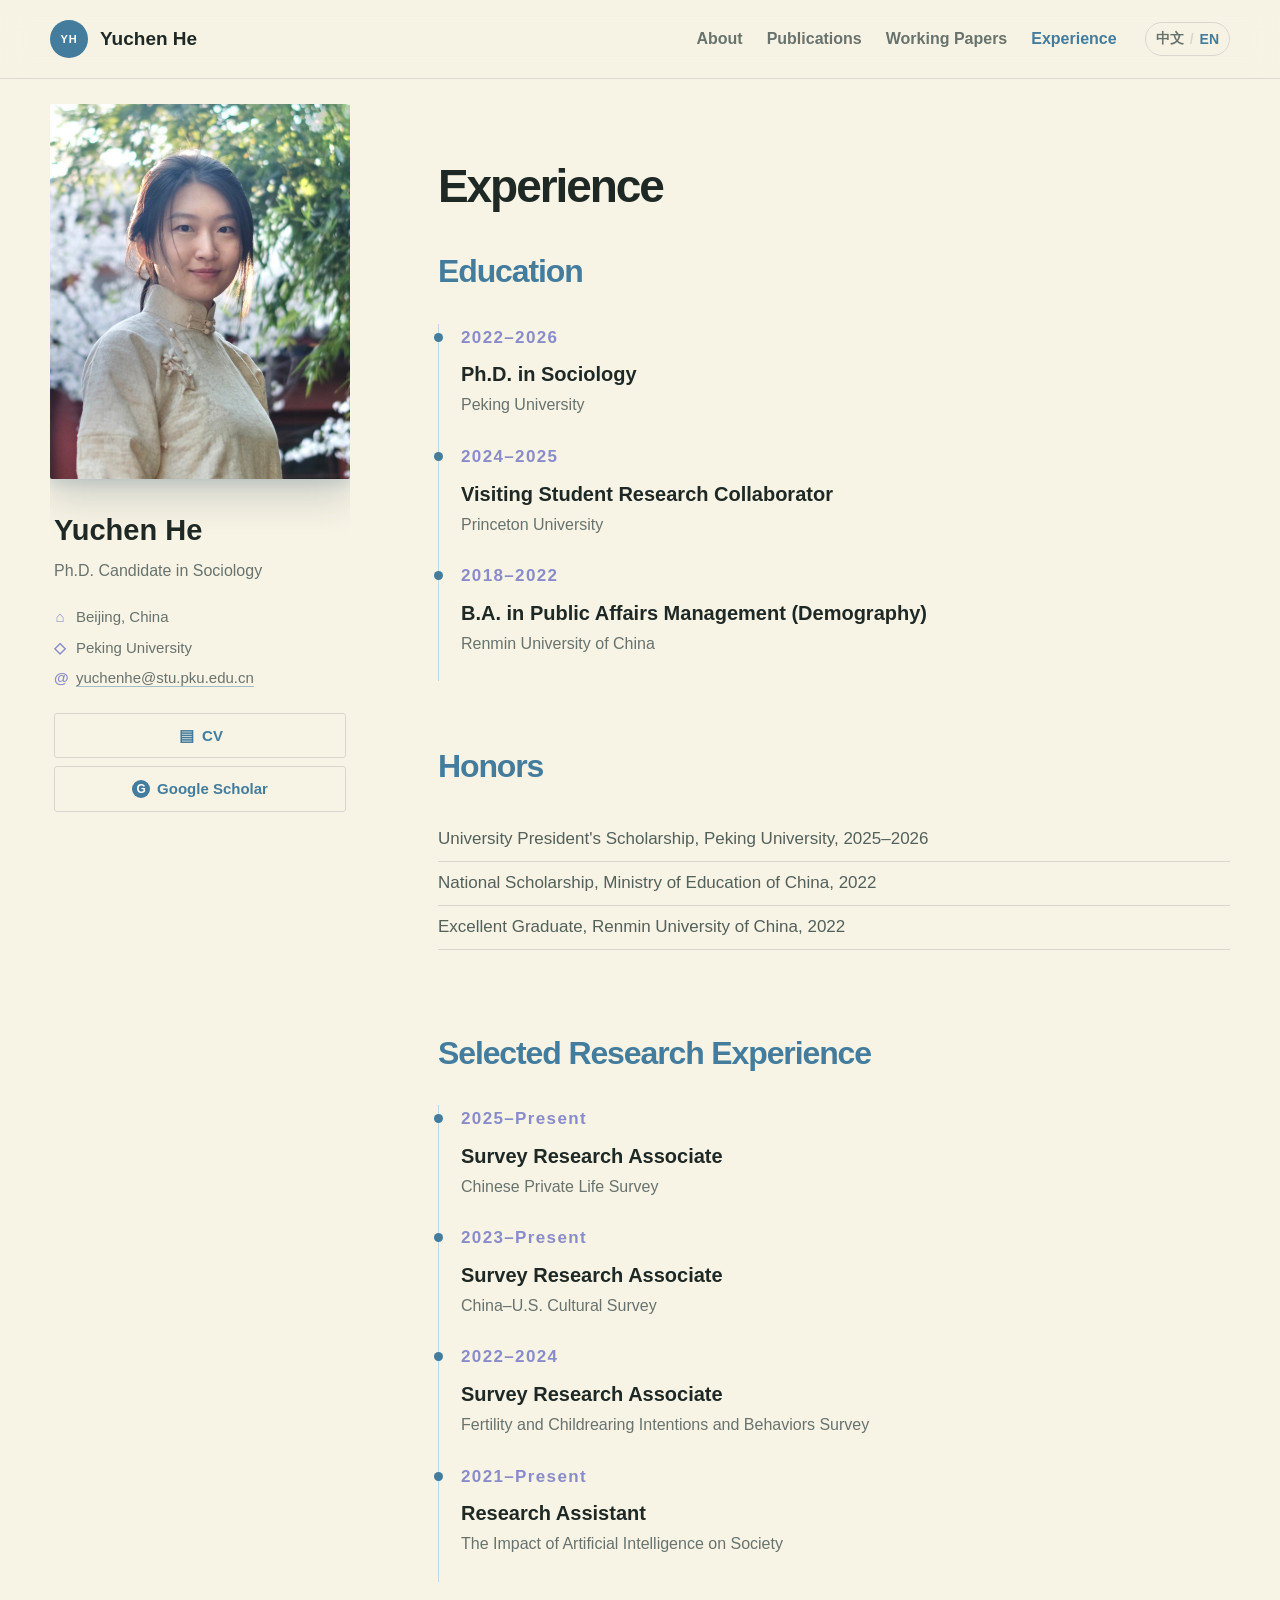
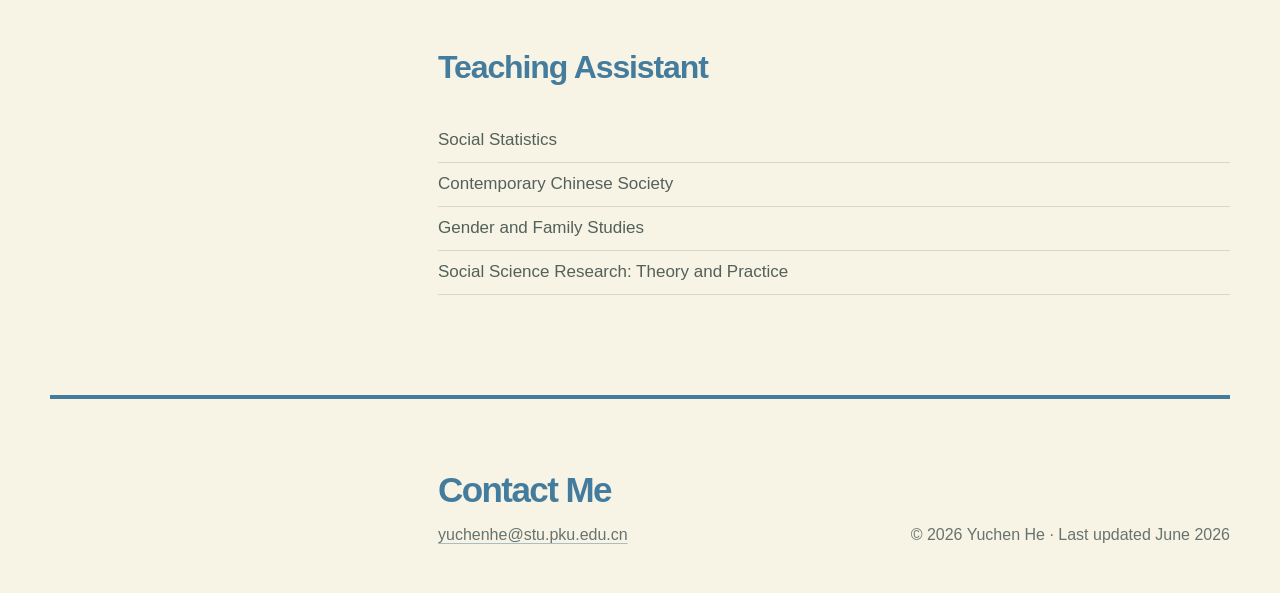
==== commit 93a0aa44: "Match CV and Scholar button styles" ====
--- a/experience.html
+++ b/experience.html
@@ -5,7 +5,7 @@
     <title>Experience | Yuchen He</title>
     <link rel="icon" href="assets/favicon.svg" type="image/svg+xml" /><link rel="preconnect" href="https://fonts.googleapis.com" /><link rel="preconnect" href="https://fonts.gstatic.com" crossorigin />
     <link href="https://fonts.googleapis.com/css2?family=DM+Sans:wght@400;500;600;700&family=Libre+Baskerville:wght@400;700&family=Noto+Serif+SC:wght@500;600;700&display=swap" rel="stylesheet" />
-    <link rel="stylesheet" href="styles.css?v=20260602-2" /><script src="script.js?v=20260602-2" defer></script>
+    <link rel="stylesheet" href="styles.css?v=20260602-3" /><script src="script.js?v=20260602-3" defer></script>
   </head>
   <body data-language="en" data-page="experience">
     <header class="site-header"></header>
